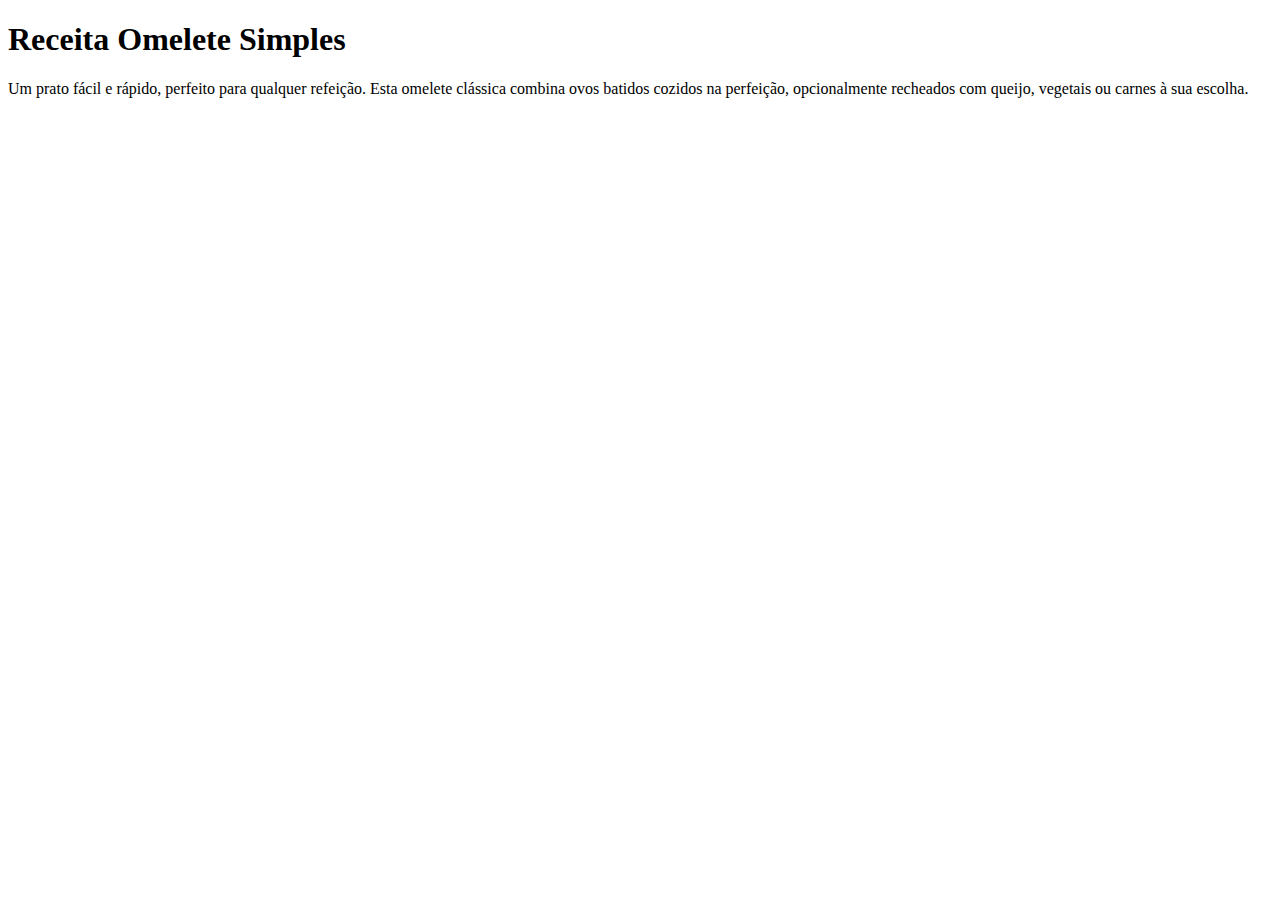
==== Omelete Simples/receita.html @ dd069150 "Commit" ====
<!DOCTYPE html>
<html lang="pt-br">
<head>
    <meta charset="UTF-8">
    <meta name="viewport" content="width=device-width, initial-scale=1.0">
    <title>Omelete simples</title>
</head>
<body>
    <header>

    </header>
    <main>
        <article>
            <h1>Receita Omelete Simples</h1>

            <p>
                
Um prato fácil e rápido, perfeito para qualquer refeição. Esta omelete clássica combina ovos batidos cozidos na perfeição, opcionalmente recheados com queijo, vegetais ou carnes à sua escolha. 
            </p>

        </article>
        
    </main>
    
</body>
</html>
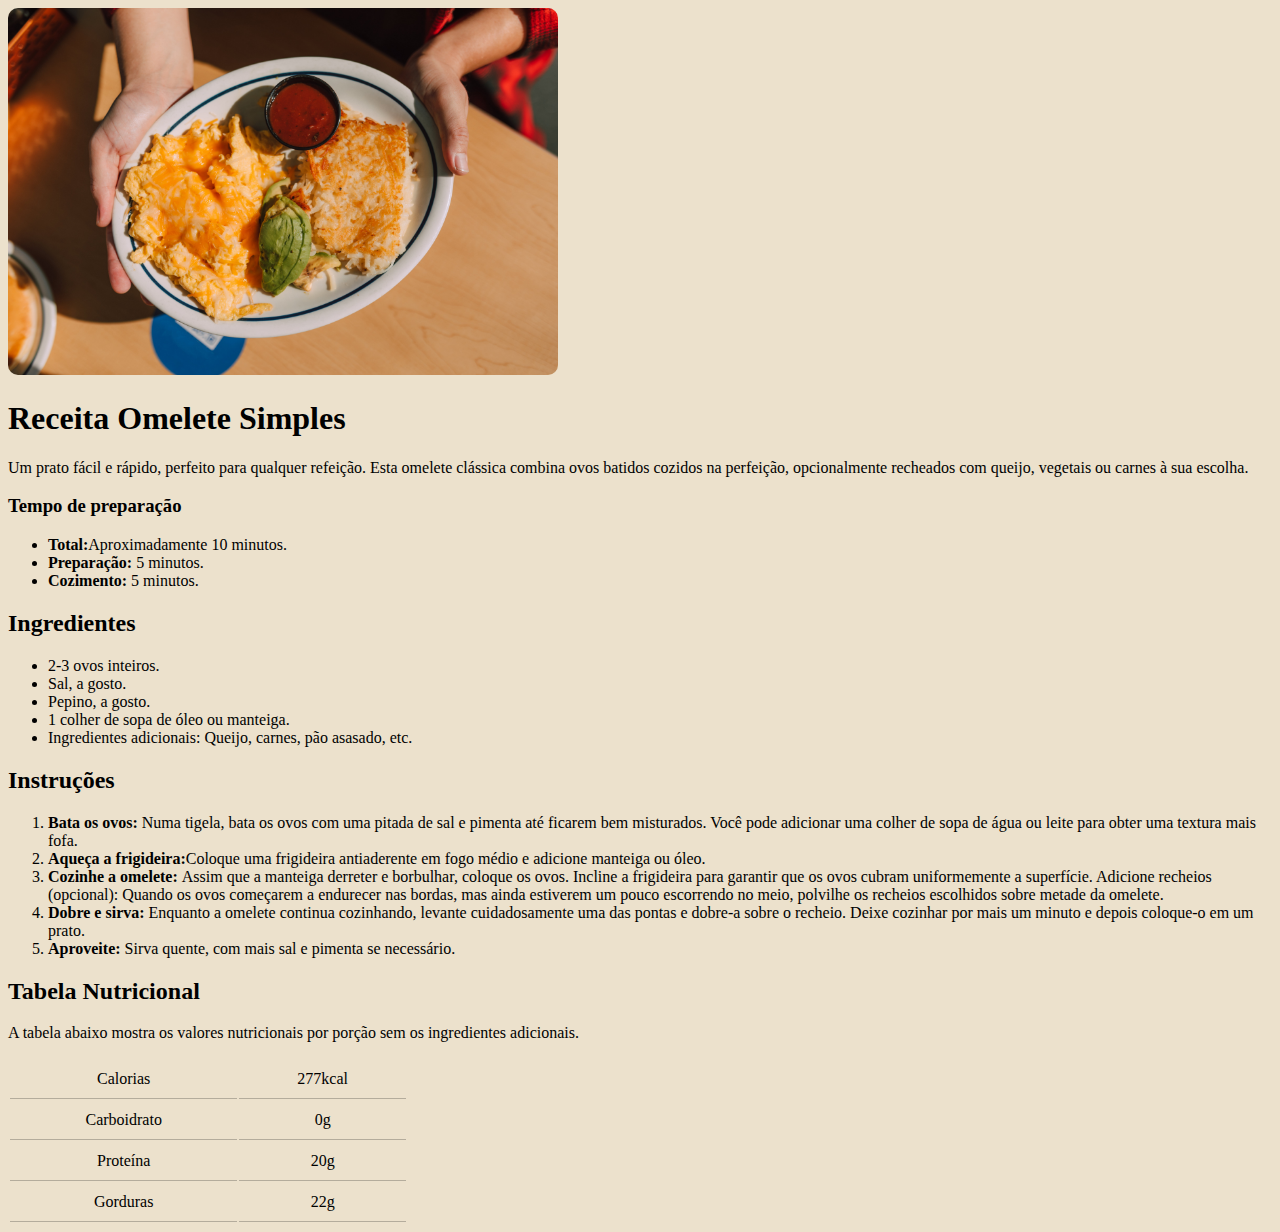
==== commit b3af5bb5: "Commit" ====
--- a/Omelete Simples/receita.html
+++ b/Omelete Simples/receita.html
@@ -4,23 +4,86 @@
     <meta charset="UTF-8">
     <meta name="viewport" content="width=device-width, initial-scale=1.0">
     <title>Omelete simples</title>
+
+    <link rel="stylesheet" href="style.css">
 </head>
 <body>
-    <header>
+    <div class="conteudo"></div>
+        <div>
+            <img src="imagens/pexels-rdne-stock-project-6529924.jpg" alt="imagem-receita">
+        </div>
 
-    </header>
-    <main>
-        <article>
-            <h1>Receita Omelete Simples</h1>
+    
+        <h1>Receita Omelete Simples</h1>
 
-            <p>
-                
-Um prato fácil e rápido, perfeito para qualquer refeição. Esta omelete clássica combina ovos batidos cozidos na perfeição, opcionalmente recheados com queijo, vegetais ou carnes à sua escolha. 
-            </p>
+    <p>Um prato fácil e rápido, perfeito para qualquer refeição. Esta omelete clássica combina ovos batidos cozidos na perfeição, opcionalmente recheados com queijo, vegetais ou carnes à sua escolha. </p>
+    
 
-        </article>
-        
-    </main>
+    <div class="tempo-preparo">
+        <h3>Tempo de preparação</h3>
+    <ul>
+        <li><strong>Total:</strong>Aproximadamente 10 minutos.</li>
+        <li><strong>Preparação:</strong> 5 minutos.</li>
+        <li><strong>Cozimento:</strong> 5 minutos.</li>
+    </ul>
+    </div>
+
+   
     
+    <h2>Ingredientes</h2>
+    <ul>
+        <li> 2-3 ovos inteiros.</li>
+        <li>Sal, a gosto.</li>
+        <li>Pepino, a gosto.</li>
+        <li>1 colher de sopa de óleo ou manteiga.</li>
+        <li>Ingredientes adicionais: Queijo, carnes, pão asasado, etc.</li>
+    </ul>
+    <h2>Instruções</h2>
+
+    <ol>
+        <li><strong>Bata os ovos: </strong>Numa tigela, bata os ovos com uma pitada de sal e pimenta até ficarem bem misturados. Você pode adicionar uma colher de sopa de água ou leite para obter uma textura mais fofa. </li>
+        <li><strong>Aqueça a frigideira:</strong>Coloque uma frigideira antiaderente em fogo médio e adicione manteiga ou óleo. </li>
+        <li><strong>Cozinhe a omelete: </strong>Assim que a manteiga derreter e borbulhar, coloque os ovos. Incline a frigideira para garantir que os ovos cubram uniformemente a superfície. Adicione recheios (opcional): Quando os ovos começarem a endurecer nas bordas, mas ainda estiverem um pouco escorrendo no meio, polvilhe os recheios escolhidos sobre metade da omelete. </li>
+        <li><strong>Dobre e sirva: </strong>Enquanto a omelete continua cozinhando, levante cuidadosamente uma das pontas e dobre-a sobre o recheio. Deixe cozinhar por mais um minuto e depois coloque-o em um prato.</li>
+        <li><strong>Aproveite: </strong>Sirva quente, com mais sal e pimenta se necessário.</li>
+    </ol>
+    <h2>Tabela Nutricional</h2>
+    <p>A tabela abaixo mostra os valores nutricionais por porção sem os ingredientes adicionais. </p>
+
+    <table>
+        <tr>
+            <td>
+                Calorias
+            </td>
+            <td>
+                277kcal
+            </td>
+        </tr>
+        <tr>
+            <td>
+                Carboidrato
+            </td>
+            <td>
+                0g
+            </td>
+        </tr>
+        <tr>
+            <td>
+                Proteína
+            </td>
+            <td>
+                20g
+            </td>
+        </tr>
+        <tr>
+            <td>
+                Gorduras
+            </td>
+            <td>
+                22g
+            </td>
+        </tr>
+    </table>
+    </div>
 </body>
 </html>--- a/Omelete Simples/style.css
+++ b/Omelete Simples/style.css
@@ -0,0 +1,27 @@
+body{
+    background-color: rgb(236, 225, 204);
+}
+.conteudo{
+    background-color: white;
+}
+img{
+    width: 550px;
+    height: auto;
+    border-radius: 10px;
+    margin: auto;
+}
+
+table{
+
+    width: 400px;
+    height: auto;
+    
+}
+
+td{
+    border-bottom: 1px solid rgba(0, 0, 0, 0.234);
+    text-align: center;
+    padding: 10px;
+    
+    
+}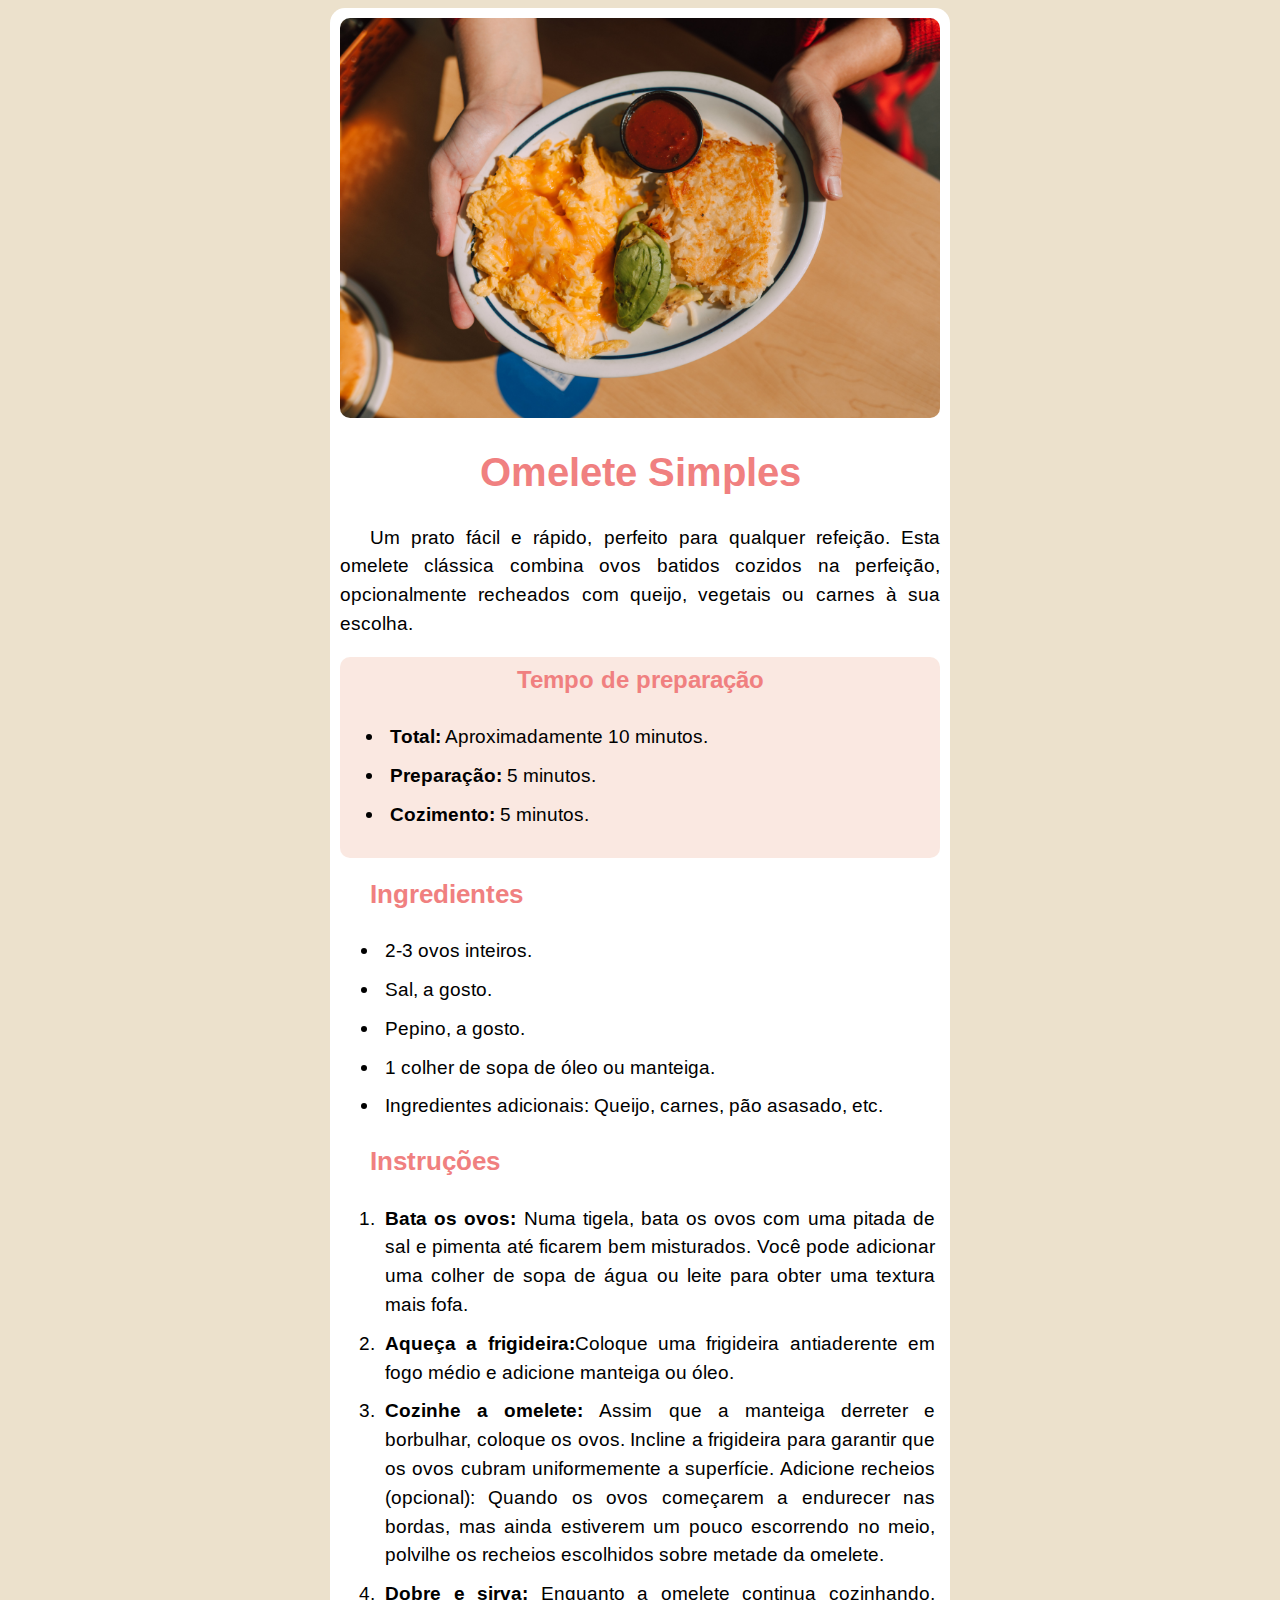
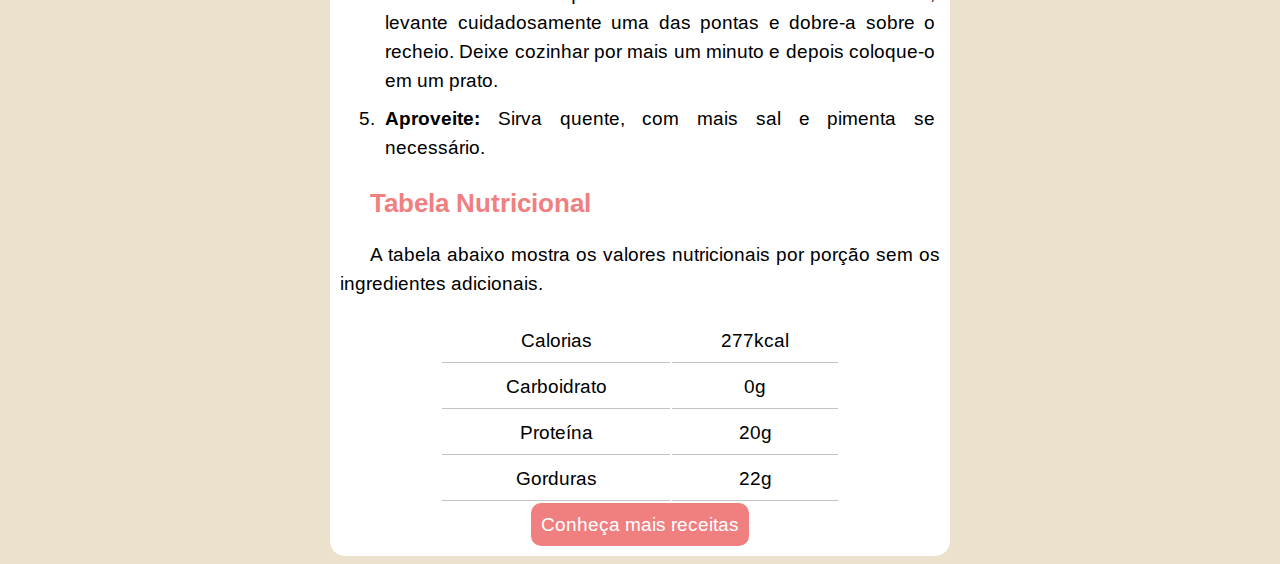
==== commit 0617fe3e: "Commit" ====
--- a/Omelete Simples/receita.html
+++ b/Omelete Simples/receita.html
@@ -4,17 +4,22 @@
     <meta charset="UTF-8">
     <meta name="viewport" content="width=device-width, initial-scale=1.0">
     <title>Omelete simples</title>
+    <!--Fontes-->
+    <link rel="preconnect" href="https://fonts.googleapis.com">
+    <link rel="preconnect" href="https://fonts.gstatic.com" crossorigin>
+    <link href="https://fonts.googleapis.com/css2?family=Arimo:wght@500&display=swap" rel="stylesheet">
 
+    <!--arquivo de estilo-->
     <link rel="stylesheet" href="style.css">
 </head>
 <body>
-    <div class="conteudo"></div>
+    <div class="conteudo">
         <div>
             <img src="imagens/pexels-rdne-stock-project-6529924.jpg" alt="imagem-receita">
         </div>
 
     
-        <h1>Receita Omelete Simples</h1>
+        <h1>Omelete Simples</h1>
 
     <p>Um prato fácil e rápido, perfeito para qualquer refeição. Esta omelete clássica combina ovos batidos cozidos na perfeição, opcionalmente recheados com queijo, vegetais ou carnes à sua escolha. </p>
     
@@ -22,7 +27,7 @@
     <div class="tempo-preparo">
         <h3>Tempo de preparação</h3>
     <ul>
-        <li><strong>Total:</strong>Aproximadamente 10 minutos.</li>
+        <li><strong>Total:</strong> Aproximadamente 10 minutos.</li>
         <li><strong>Preparação:</strong> 5 minutos.</li>
         <li><strong>Cozimento:</strong> 5 minutos.</li>
     </ul>
@@ -84,6 +89,11 @@
             </td>
         </tr>
     </table>
+    <a href="../index.html"><button>Conheça mais receitas</button></a>
+    
+
     </div>
+
+
 </body>
 </html>--- a/Omelete Simples/style.css
+++ b/Omelete Simples/style.css
@@ -1,27 +1,111 @@
+*{
+    font-family: 'Arimo', sans-serif;
+
+}
 body{
     background-color: rgb(236, 225, 204);
 }
 .conteudo{
     background-color: white;
+    width: 600px;
+    height: auto;
+    margin: auto;
+    border-radius: 15px;
+    padding: 10px;
 }
 img{
-    width: 550px;
+    width: 600px;
     height: auto;
     border-radius: 10px;
-    margin: auto;
+
 }
 
-table{
+h1{
+    text-align: center;
+    font-size: 2.5em;
+    color: lightcoral;
+}
 
-    width: 400px;
-    height: auto;
+p{
+    text-align: justify;
+    text-indent: 30px;
+    line-height: 1.5em;
+    font-size: 1.2em;
+}
+
+h3{
+    font-size: 1.5em;
+    color: lightcoral;
+    text-align: center;
+    margin: -2px;
+    padding: 5px;
+}
+.tempo-preparo{
+    background-color: rgba(233, 150, 122, 0.225);
+    padding: 5px;
+    border-radius: 10px;
+
+}
+
+h2{
+    font-size: 1.6em;
+    text-indent: 30px;
+    color:lightcoral;
+}
+
+ul{
+    line-height: 1.5em;
+    font-size: 1.2em;
+}
+
+ol{
+    line-height: 1.5em;
+    font-size: 1.2em;
+    text-align: justify;
     
 }
+
+li{
+    padding: 5px;
+}
+
+button{
+    display: block;
+    margin: auto;
+    padding: 10px;
+    
+    background-color: lightcoral;
+    color: white;
+    border: none;
+    font-size: 1.2em;
+    border-radius: 10px;
+    
+    
+}
+
+a{
+    text-decoration: none;
+}
+
+button:hover{
+    background-color:  lightcoral;
+    color:black;
+    
+}
+
+
 
 td{
     border-bottom: 1px solid rgba(0, 0, 0, 0.234);
     text-align: center;
     padding: 10px;
-    
-    
-}+    font-size: 1.2em;
+       
+}
+
+table{
+    margin: auto;
+    width: 400px;
+    height: auto;
+}
+
